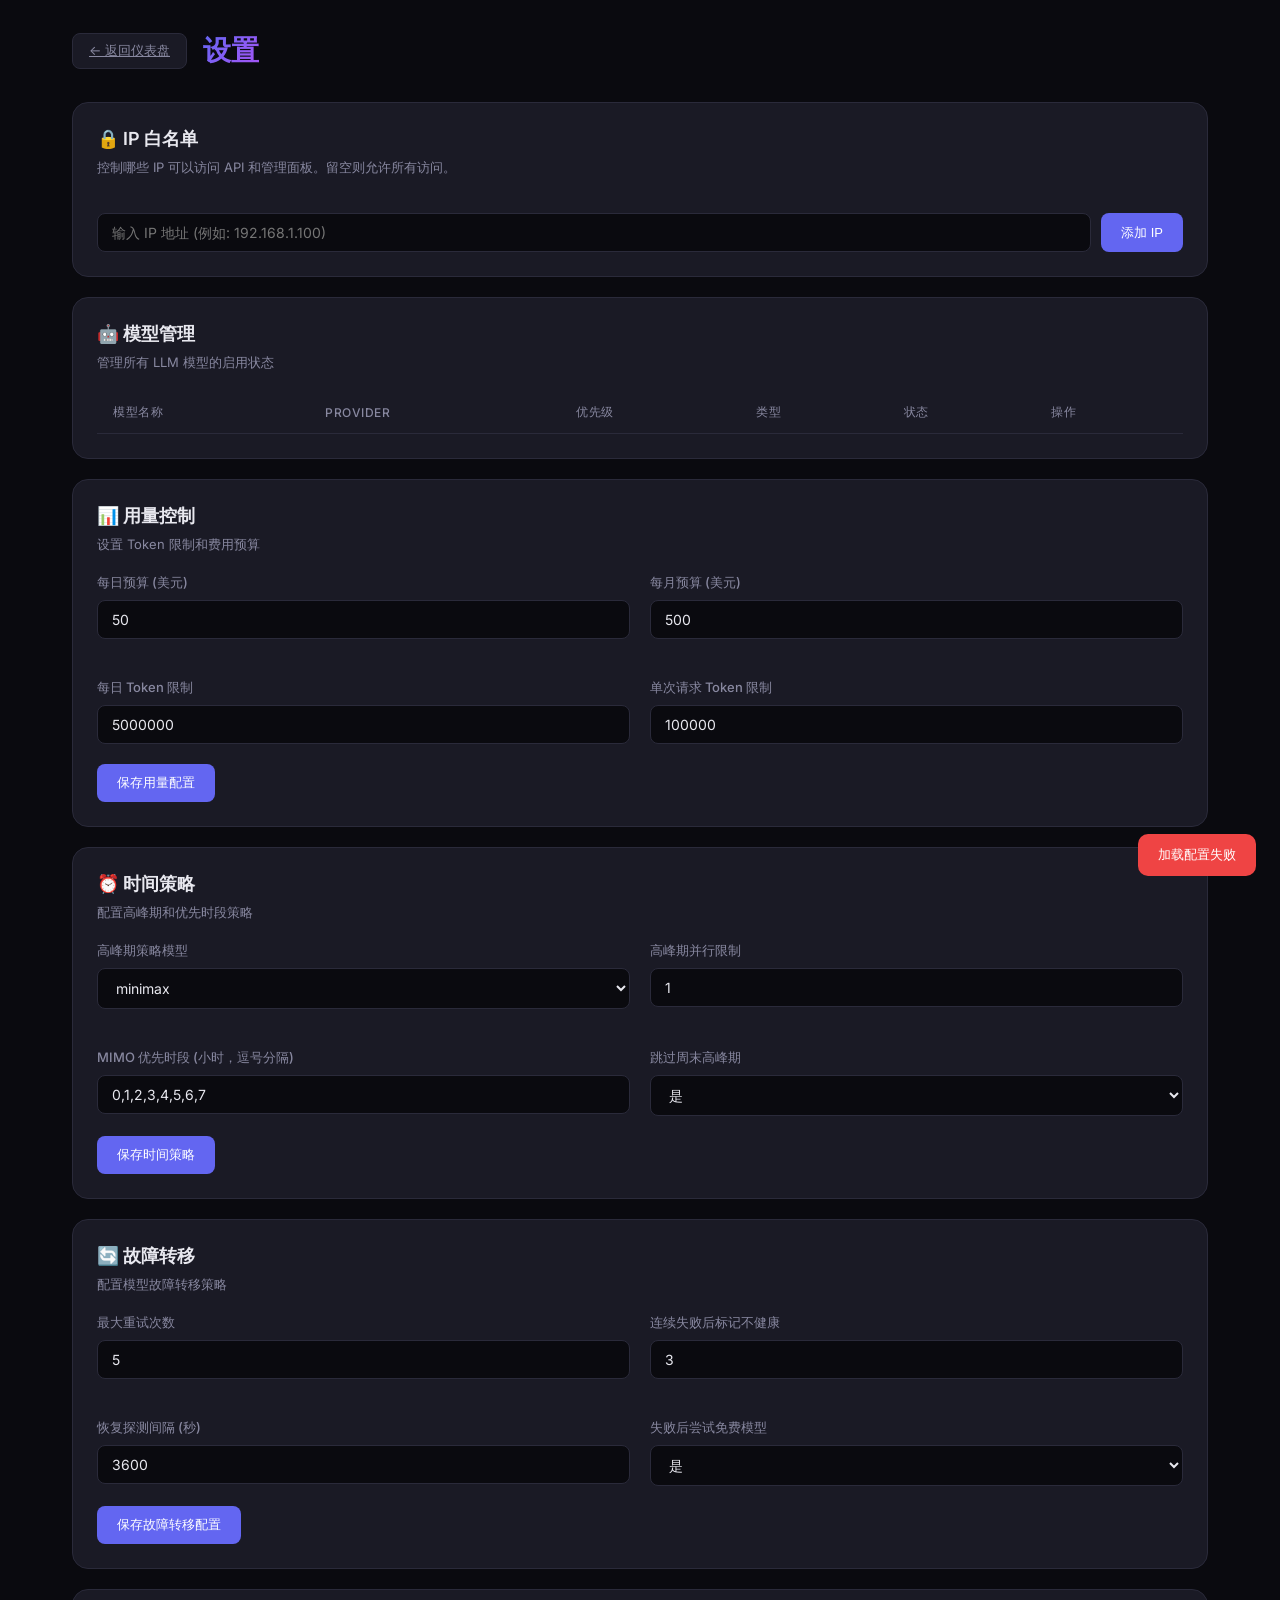
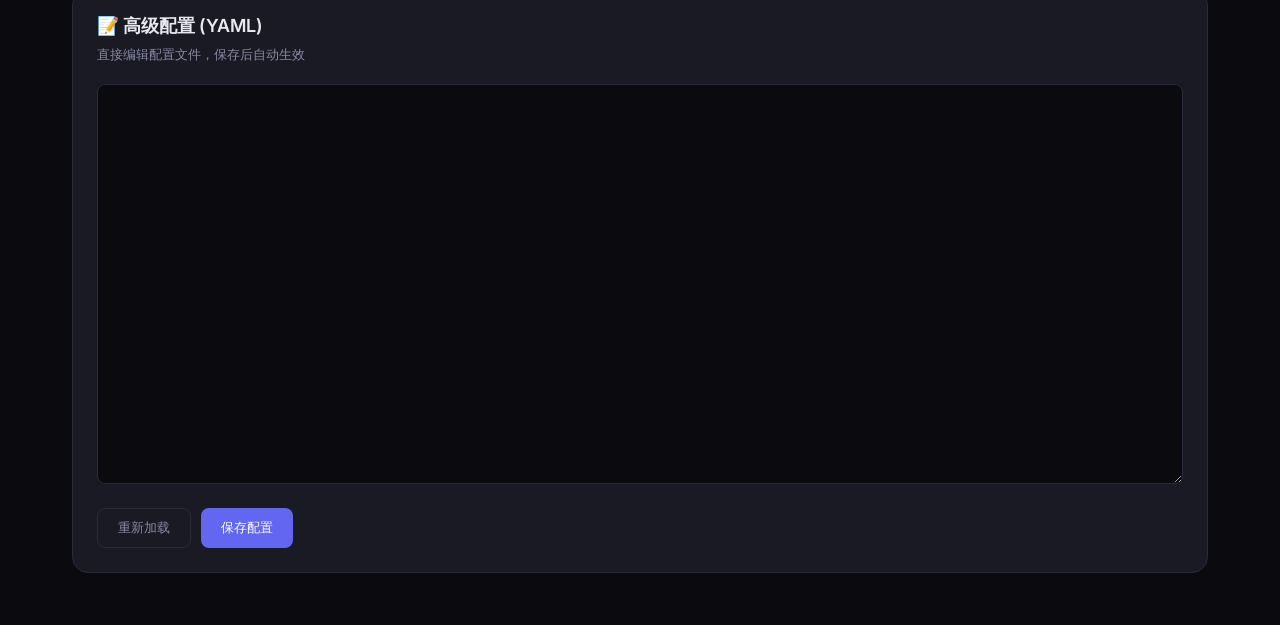
==== static/settings.html @ 3dc4b73c "Initial commit: LLM Proxy - FastAPI-based LLM API proxy server - Multi-model management with load ba" ====
<!DOCTYPE html>
<html lang="zh-CN">
<head>
    <meta charset="UTF-8">
    <meta name="viewport" content="width=device-width, initial-scale=1.0">
    <title>LLM Proxy Hub - 设置</title>
    <link href="https://fonts.googleapis.com/css2?family=Inter:wght@300;400;500;600;700&display=swap" rel="stylesheet">
    <style>
        :root {
            --bg-primary: #0a0a0f;
            --bg-secondary: #12121a;
            --bg-card: #1a1a25;
            --bg-hover: #22222e;
            --border-color: #2a2a3a;
            --text-primary: #e8e8ef;
            --text-secondary: #8888a0;
            --accent-blue: #6366f1;
            --accent-purple: #a855f7;
            --accent-green: #22c55e;
            --accent-yellow: #eab308;
            --accent-red: #ef4444;
            --accent-cyan: #06b6d4;
            --gradient-1: linear-gradient(135deg, #6366f1 0%, #a855f7 100%);
        }
        * { margin: 0; padding: 0; box-sizing: border-box; }
        body { font-family: 'Inter', sans-serif; background: var(--bg-primary); color: var(--text-primary); min-height: 100vh; }
        
        .container { max-width: 1200px; margin: 0 auto; padding: 32px; }
        
        .header {
            display: flex;
            justify-content: space-between;
            align-items: center;
            margin-bottom: 32px;
        }
        .header-left { display: flex; align-items: center; gap: 16px; }
        .back-btn {
            padding: 8px 16px;
            background: var(--bg-card);
            border: 1px solid var(--border-color);
            border-radius: 8px;
            color: var(--text-secondary);
            cursor: pointer;
            font-size: 13px;
            transition: all 0.2s;
        }
        .back-btn:hover { background: var(--bg-hover); color: var(--text-primary); }
        .page-title {
            font-size: 28px;
            font-weight: 700;
            background: var(--gradient-1);
            -webkit-background-clip: text;
            -webkit-text-fill-color: transparent;
        }
        
        .card {
            background: var(--bg-card);
            border: 1px solid var(--border-color);
            border-radius: 16px;
            padding: 24px;
            margin-bottom: 20px;
        }
        .card-title {
            font-size: 18px;
            font-weight: 600;
            margin-bottom: 8px;
        }
        .card-desc {
            font-size: 13px;
            color: var(--text-secondary);
            margin-bottom: 20px;
        }
        
        .form-group { margin-bottom: 20px; }
        .form-label {
            display: block;
            font-size: 13px;
            font-weight: 500;
            color: var(--text-secondary);
            margin-bottom: 8px;
        }
        .form-input, .form-select, .form-textarea {
            width: 100%;
            padding: 10px 14px;
            background: var(--bg-primary);
            border: 1px solid var(--border-color);
            border-radius: 8px;
            color: var(--text-primary);
            font-size: 14px;
            font-family: 'Inter', sans-serif;
            transition: all 0.2s;
        }
        .form-input:focus, .form-select:focus, .form-textarea:focus {
            outline: none;
            border-color: var(--accent-blue);
            box-shadow: 0 0 0 3px rgba(99,102,241,0.1);
        }
        .form-textarea { min-height: 400px; resize: vertical; font-family: 'Monaco', 'Menlo', monospace; font-size: 13px; }
        
        .form-grid {
            display: grid;
            grid-template-columns: repeat(2, 1fr);
            gap: 20px;
        }
        
        .btn {
            padding: 10px 20px;
            border-radius: 8px;
            border: none;
            cursor: pointer;
            font-size: 13px;
            font-weight: 500;
            transition: all 0.2s;
        }
        .btn-primary { background: var(--accent-blue); color: white; }
        .btn-primary:hover { background: #4f46e5; }
        .btn-danger { background: rgba(239,68,68,0.15); color: var(--accent-red); }
        .btn-danger:hover { background: rgba(239,68,68,0.25); }
        .btn-success { background: rgba(34,197,94,0.15); color: var(--accent-green); }
        .btn-success:hover { background: rgba(34,197,94,0.25); }
        .btn-ghost {
            background: transparent;
            color: var(--text-secondary);
            border: 1px solid var(--border-color);
        }
        .btn-ghost:hover { background: var(--bg-hover); color: var(--text-primary); }
        
        .btn-group { display: flex; gap: 10px; margin-top: 20px; }
        
        /* IP List */
        .ip-list { display: flex; flex-wrap: wrap; gap: 10px; margin-bottom: 16px; }
        .ip-tag {
            display: flex;
            align-items: center;
            gap: 8px;
            padding: 8px 14px;
            background: var(--bg-hover);
            border: 1px solid var(--border-color);
            border-radius: 20px;
            font-size: 13px;
        }
        .ip-tag .remove {
            cursor: pointer;
            color: var(--accent-red);
            font-weight: bold;
            width: 16px;
            height: 16px;
            display: flex;
            align-items: center;
            justify-content: center;
            border-radius: 50%;
            transition: all 0.2s;
        }
        .ip-tag .remove:hover { background: rgba(239,68,68,0.2); }
        
        .add-ip-form { display: flex; gap: 10px; }
        .add-ip-form .form-input { flex: 1; }
        
        /* Models Table */
        .models-table {
            width: 100%;
            border-collapse: collapse;
        }
        .models-table th, .models-table td {
            padding: 12px 16px;
            text-align: left;
            border-bottom: 1px solid var(--border-color);
        }
        .models-table th {
            font-size: 12px;
            font-weight: 500;
            color: var(--text-secondary);
            text-transform: uppercase;
            letter-spacing: 0.5px;
        }
        .models-table tr:hover { background: var(--bg-hover); }
        
        .model-name { font-weight: 500; }
        .model-id { font-size: 11px; color: var(--text-secondary); margin-top: 2px; }
        
        .tag {
            padding: 3px 10px;
            border-radius: 20px;
            font-size: 11px;
            font-weight: 500;
        }
        .tag-free { background: rgba(34,197,94,0.15); color: var(--accent-green); }
        .tag-peak { background: rgba(234,179,8,0.15); color: var(--accent-yellow); }
        .tag-paid { background: rgba(99,102,241,0.15); color: var(--accent-blue); }
        .tag-enabled { background: rgba(34,197,94,0.15); color: var(--accent-green); }
        .tag-disabled { background: rgba(239,68,68,0.15); color: var(--accent-red); }
        
        .toggle {
            position: relative;
            width: 44px;
            height: 24px;
            background: var(--border-color);
            border-radius: 12px;
            cursor: pointer;
            transition: all 0.3s;
        }
        .toggle.active { background: var(--accent-green); }
        .toggle::after {
            content: '';
            position: absolute;
            top: 3px;
            left: 3px;
            width: 18px;
            height: 18px;
            background: white;
            border-radius: 50%;
            transition: transform 0.3s;
        }
        .toggle.active::after { transform: translateX(20px); }
        
        /* Toast */
        .toast {
            position: fixed;
            bottom: 24px;
            right: 24px;
            padding: 12px 20px;
            border-radius: 10px;
            font-size: 13px;
            font-weight: 500;
            transform: translateY(100px);
            opacity: 0;
            transition: all 0.3s;
            z-index: 1000;
        }
        .toast.show { transform: translateY(0); opacity: 1; }
        .toast.success { background: var(--accent-green); color: white; }
        .toast.error { background: var(--accent-red); color: white; }
        
        @media (max-width: 768px) {
            .form-grid { grid-template-columns: 1fr; }
        }
    </style>
</head>
<body>
    <div class="container">
        <div class="header">
            <div class="header-left">
                <a href="/" class="back-btn">← 返回仪表盘</a>
                <div class="page-title">设置</div>
            </div>
        </div>
        
        <!-- IP 白名单 -->
        <div class="card">
            <div class="card-title">🔒 IP 白名单</div>
            <div class="card-desc">控制哪些 IP 可以访问 API 和管理面板。留空则允许所有访问。</div>
            
            <div class="ip-list" id="ipList"></div>
            
            <div class="add-ip-form">
                <input type="text" class="form-input" id="newIp" placeholder="输入 IP 地址 (例如: 192.168.1.100)" />
                <button class="btn btn-primary" onclick="addIp()">添加 IP</button>
            </div>
        </div>
        
        <!-- 模型管理 -->
        <div class="card">
            <div class="card-title">🤖 模型管理</div>
            <div class="card-desc">管理所有 LLM 模型的启用状态</div>
            
            <table class="models-table">
                <thead>
                    <tr>
                        <th>模型名称</th>
                        <th>Provider</th>
                        <th>优先级</th>
                        <th>类型</th>
                        <th>状态</th>
                        <th>操作</th>
                    </tr>
                </thead>
                <tbody id="modelsTableBody"></tbody>
            </table>
        </div>
        
        <!-- 用量控制 -->
        <div class="card">
            <div class="card-title">📊 用量控制</div>
            <div class="card-desc">设置 Token 限制和费用预算</div>
            
            <div class="form-grid">
                <div class="form-group">
                    <label class="form-label">每日预算 (美元)</label>
                    <input type="number" class="form-input" id="dailyBudget" value="50" step="0.1" />
                </div>
                <div class="form-group">
                    <label class="form-label">每月预算 (美元)</label>
                    <input type="number" class="form-input" id="monthlyBudget" value="500" step="1" />
                </div>
                <div class="form-group">
                    <label class="form-label">每日 Token 限制</label>
                    <input type="number" class="form-input" id="maxTokensPerDay" value="5000000" step="100000" />
                </div>
                <div class="form-group">
                    <label class="form-label">单次请求 Token 限制</label>
                    <input type="number" class="form-input" id="maxTokensPerRequest" value="100000" step="1000" />
                </div>
            </div>
            <button class="btn btn-primary" onclick="saveUsageConfig()">保存用量配置</button>
        </div>
        
        <!-- 时间策略 -->
        <div class="card">
            <div class="card-title">⏰ 时间策略</div>
            <div class="card-desc">配置高峰期和优先时段策略</div>
            
            <div class="form-grid">
                <div class="form-group">
                    <label class="form-label">高峰期策略模型</label>
                    <select class="form-select" id="peakStrategy">
                        <option value="minimax">minimax</option>
                        <option value="nvidia-deepseek">nvidia-deepseek</option>
                        <option value="mimo">mimo</option>
                    </select>
                </div>
                <div class="form-group">
                    <label class="form-label">高峰期并行限制</label>
                    <input type="number" class="form-input" id="peakParallelLimit" value="1" min="1" max="10" />
                </div>
                <div class="form-group">
                    <label class="form-label">MIMO 优先时段 (小时，逗号分隔)</label>
                    <input type="text" class="form-input" id="mimoPriorityHours" value="0,1,2,3,4,5,6,7" />
                </div>
                <div class="form-group">
                    <label class="form-label">跳过周末高峰期</label>
                    <select class="form-select" id="peakSkipWeekends">
                        <option value="true">是</option>
                        <option value="false">否</option>
                    </select>
                </div>
            </div>
            <button class="btn btn-primary" onclick="saveScheduleConfig()">保存时间策略</button>
        </div>
        
        <!-- 故障转移 -->
        <div class="card">
            <div class="card-title">🔄 故障转移</div>
            <div class="card-desc">配置模型故障转移策略</div>
            
            <div class="form-grid">
                <div class="form-group">
                    <label class="form-label">最大重试次数</label>
                    <input type="number" class="form-input" id="maxRetries" value="5" min="1" max="10" />
                </div>
                <div class="form-group">
                    <label class="form-label">连续失败后标记不健康</label>
                    <input type="number" class="form-input" id="maxConsecutiveFailures" value="3" min="1" max="10" />
                </div>
                <div class="form-group">
                    <label class="form-label">恢复探测间隔 (秒)</label>
                    <input type="number" class="form-input" id="recoveryTime" value="3600" min="60" step="60" />
                </div>
                <div class="form-group">
                    <label class="form-label">失败后尝试免费模型</label>
                    <select class="form-select" id="fallbackToFree">
                        <option value="true">是</option>
                        <option value="false">否</option>
                    </select>
                </div>
            </div>
            <button class="btn btn-primary" onclick="saveFailoverConfig()">保存故障转移配置</button>
        </div>
        
        <!-- 高级配置 -->
        <div class="card">
            <div class="card-title">📝 高级配置 (YAML)</div>
            <div class="card-desc">直接编辑配置文件，保存后自动生效</div>
            
            <textarea class="form-textarea" id="configEditor"></textarea>
            
            <div class="btn-group">
                <button class="btn btn-ghost" onclick="loadConfig()">重新加载</button>
                <button class="btn btn-primary" onclick="saveConfig()">保存配置</button>
            </div>
        </div>
    </div>
    
    <div class="toast" id="toast"></div>
    
    <script>
        let config = {};
        
        async function loadConfig() {
            try {
                const response = await fetch('/proxy/config');
                config = await response.json();
                document.getElementById('configEditor').value = JSON.stringify(config, null, 2);
                updateIpList();
                updateModelsTable();
                updateFormValues();
                showToast('配置已加载');
            } catch (error) {
                showToast('加载配置失败', true);
            }
        }
        
        async function saveConfig() {
            try {
                const configText = document.getElementById('configEditor').value;
                const newConfig = JSON.parse(configText);
                const response = await fetch('/proxy/config', {
                    method: 'PUT',
                    headers: { 'Content-Type': 'application/json' },
                    body: JSON.stringify(newConfig)
                });
                if (response.ok) {
                    config = newConfig;
                    showToast('配置已保存');
                } else {
                    showToast('保存失败', true);
                }
            } catch (error) {
                showToast('配置格式错误', true);
            }
        }
        
        function updateIpList() {
            const ipList = document.getElementById('ipList');
            const allowedIps = config.server?.allowed_ips || [];
            
            ipList.innerHTML = allowedIps.map(ip => `
                <div class="ip-tag">
                    <span>${ip}</span>
                    <span class="remove" onclick="removeIp('${ip}')">&times;</span>
                </div>
            `).join('');
        }
        
        async function addIp() {
            const input = document.getElementById('newIp');
            const ip = input.value.trim();
            
            if (!ip) {
                showToast('请输入 IP 地址', true);
                return;
            }
            
            try {
                const response = await fetch('/proxy/ip-whitelist/add', {
                    method: 'POST',
                    headers: { 'Content-Type': 'application/json' },
                    body: JSON.stringify({ ip })
                });
                
                if (response.ok) {
                    input.value = '';
                    await loadConfig();
                    showToast(`IP ${ip} 已添加`);
                } else {
                    showToast('添加失败', true);
                }
            } catch (error) {
                showToast('添加失败', true);
            }
        }
        
        async function removeIp(ip) {
            try {
                const response = await fetch('/proxy/ip-whitelist/remove', {
                    method: 'POST',
                    headers: { 'Content-Type': 'application/json' },
                    body: JSON.stringify({ ip })
                });
                
                if (response.ok) {
                    await loadConfig();
                    showToast(`IP ${ip} 已移除`);
                } else {
                    showToast('移除失败', true);
                }
            } catch (error) {
                showToast('移除失败', true);
            }
        }
        
        function updateModelsTable() {
            const tbody = document.getElementById('modelsTableBody');
            const models = config.models?.available || {};
            
            tbody.innerHTML = Object.entries(models).map(([name, model]) => `
                <tr>
                    <td>
                        <div class="model-name">${name}</div>
                        <div class="model-id">${model.model}</div>
                    </td>
                    <td>${model.provider || '-'}</td>
                    <td>${model.priority}</td>
                    <td>${model.free ? '<span class="tag tag-free">免费</span>' : model.peak_only ? '<span class="tag tag-peak">高峰期</span>' : '<span class="tag tag-paid">付费</span>'}</td>
                    <td>${model.enabled !== false ? '<span class="tag tag-enabled">启用</span>' : '<span class="tag tag-disabled">禁用</span>'}</td>
                    <td>
                        <div class="toggle ${model.enabled !== false ? 'active' : ''}" onclick="toggleModel('${name}', ${model.enabled === false})"></div>
                    </td>
                </tr>
            `).join('');
        }
        
        async function toggleModel(name, enable) {
            try {
                const response = await fetch(`/proxy/models/${name}/${enable ? 'enable' : 'disable'}`, { method: 'POST' });
                if (response.ok) {
                    await loadConfig();
                    showToast(`模型 ${name} 已${enable ? '启用' : '禁用'}`);
                } else {
                    showToast('操作失败', true);
                }
            } catch (error) {
                showToast('操作失败', true);
            }
        }
        
        function updateFormValues() {
            const usage = config.usage || {};
            document.getElementById('dailyBudget').value = usage.daily_budget || 50;
            document.getElementById('monthlyBudget').value = usage.monthly_budget || 500;
            document.getElementById('maxTokensPerDay').value = usage.max_tokens_per_day || 5000000;
            document.getElementById('maxTokensPerRequest').value = usage.max_tokens_per_request || 100000;
            
            const schedule = config.schedule || {};
            document.getElementById('peakStrategy').value = schedule.peak_strategy || 'minimax';
            document.getElementById('peakParallelLimit').value = schedule.peak_parallel_limit || 1;
            document.getElementById('mimoPriorityHours').value = (schedule.mimo_priority_hours || [0,1,2,3,4,5,6,7]).join(',');
            document.getElementById('peakSkipWeekends').value = schedule.peak_skip_weekends !== false ? 'true' : 'false';
            
            const failover = config.failover || {};
            document.getElementById('maxRetries').value = failover.max_retries || 5;
            document.getElementById('maxConsecutiveFailures').value = failover.max_consecutive_failures || 3;
            document.getElementById('recoveryTime').value = failover.recovery_time || 3600;
            document.getElementById('fallbackToFree').value = failover.fallback_to_free !== false ? 'true' : 'false';
        }
        
        async function saveUsageConfig() {
            if (!config.usage) config.usage = {};
            config.usage.daily_budget = parseFloat(document.getElementById('dailyBudget').value);
            config.usage.monthly_budget = parseFloat(document.getElementById('monthlyBudget').value);
            config.usage.max_tokens_per_day = parseInt(document.getElementById('maxTokensPerDay').value);
            config.usage.max_tokens_per_request = parseInt(document.getElementById('maxTokensPerRequest').value);
            await saveConfigToServer();
        }
        
        async function saveScheduleConfig() {
            if (!config.schedule) config.schedule = {};
            config.schedule.peak_strategy = document.getElementById('peakStrategy').value;
            config.schedule.peak_parallel_limit = parseInt(document.getElementById('peakParallelLimit').value);
            config.schedule.mimo_priority_hours = document.getElementById('mimoPriorityHours').value.split(',').map(Number);
            config.schedule.peak_skip_weekends = document.getElementById('peakSkipWeekends').value === 'true';
            await saveConfigToServer();
        }
        
        async function saveFailoverConfig() {
            if (!config.failover) config.failover = {};
            config.failover.max_retries = parseInt(document.getElementById('maxRetries').value);
            config.failover.max_consecutive_failures = parseInt(document.getElementById('maxConsecutiveFailures').value);
            config.failover.recovery_time = parseInt(document.getElementById('recoveryTime').value);
            config.failover.fallback_to_free = document.getElementById('fallbackToFree').value === 'true';
            await saveConfigToServer();
        }
        
        async function saveConfigToServer() {
            try {
                const response = await fetch('/proxy/config', {
                    method: 'PUT',
                    headers: { 'Content-Type': 'application/json' },
                    body: JSON.stringify(config)
                });
                
                if (response.ok) {
                    document.getElementById('configEditor').value = JSON.stringify(config, null, 2);
                    showToast('配置已保存');
                } else {
                    showToast('保存失败', true);
                }
            } catch (error) {
                showToast('保存失败', true);
            }
        }
        
        function showToast(message, isError = false) {
            const toast = document.getElementById('toast');
            toast.textContent = message;
            toast.className = `toast show ${isError ? 'error' : 'success'}`;
            setTimeout(() => toast.className = 'toast', 3000);
        }
        
        document.getElementById('newIp').addEventListener('keypress', (e) => {
            if (e.key === 'Enter') addIp();
        });
        
        loadConfig();
    </script>
</body>
</html>
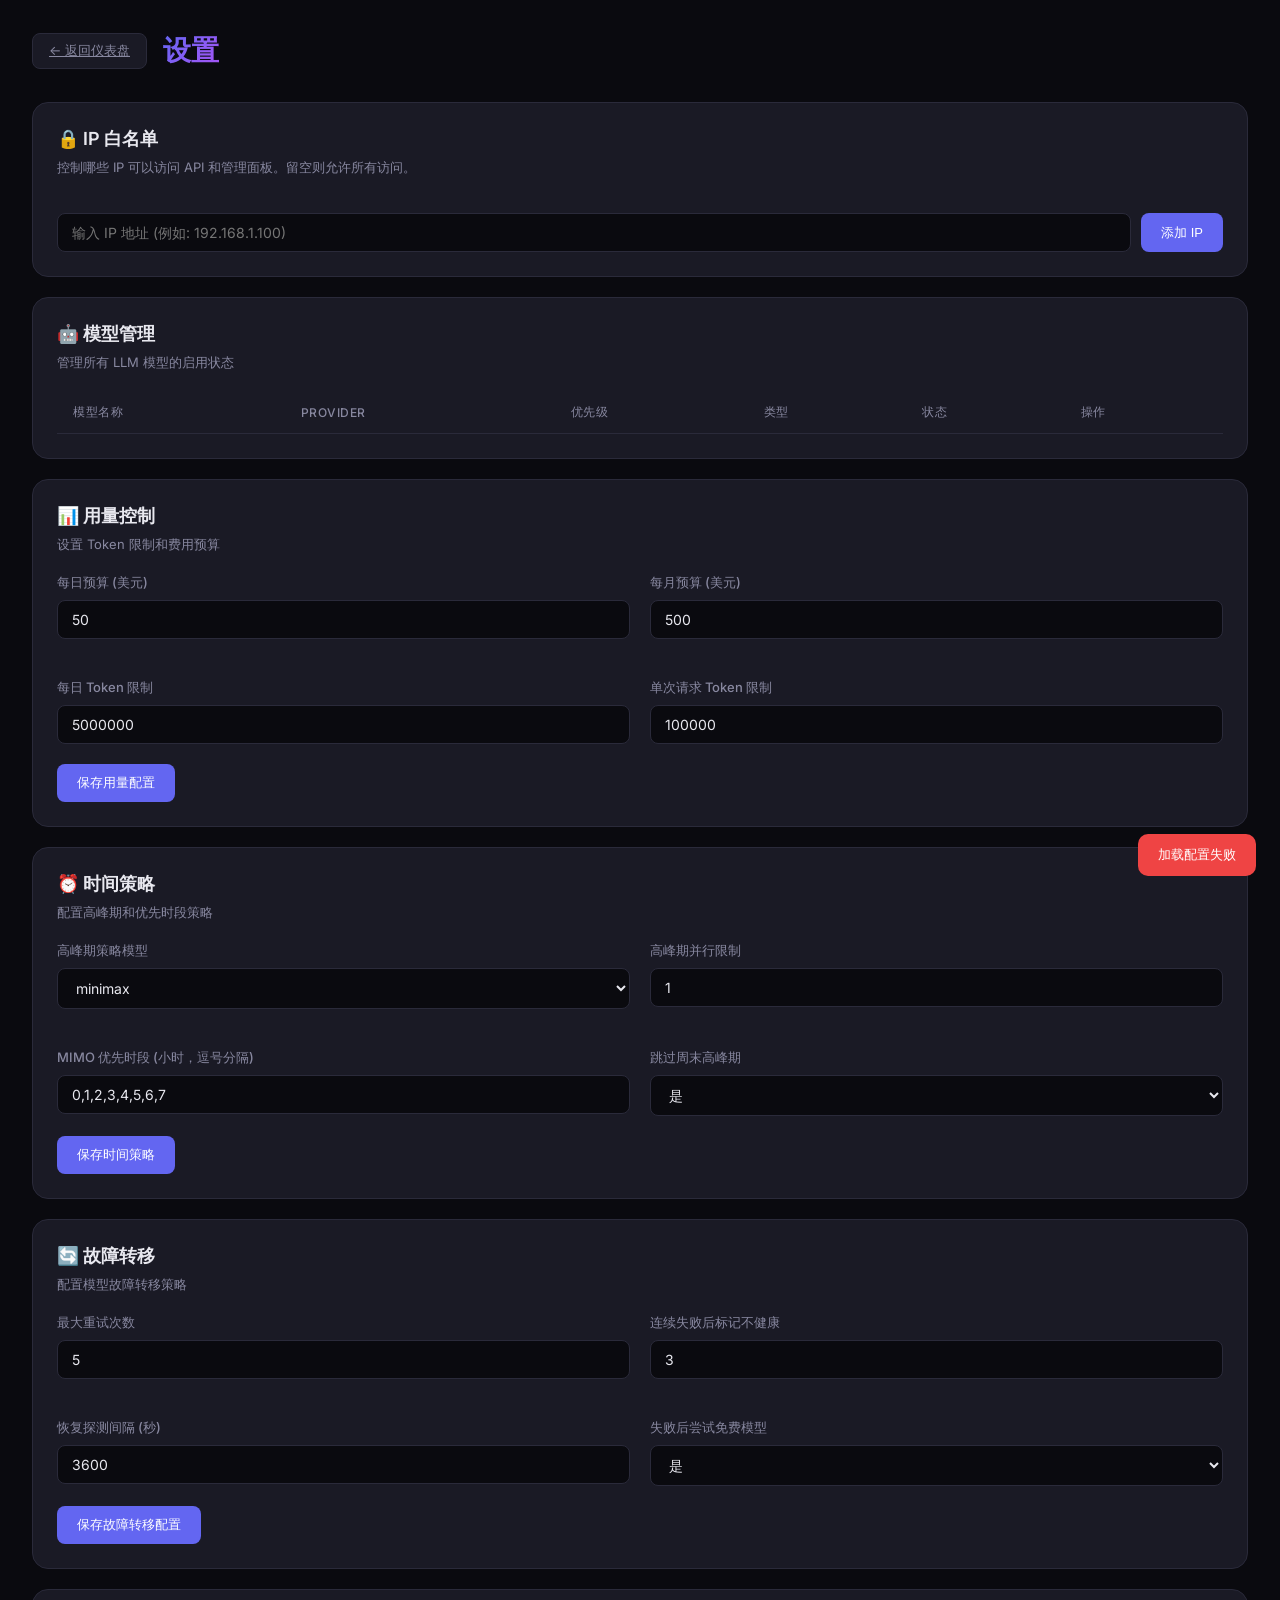
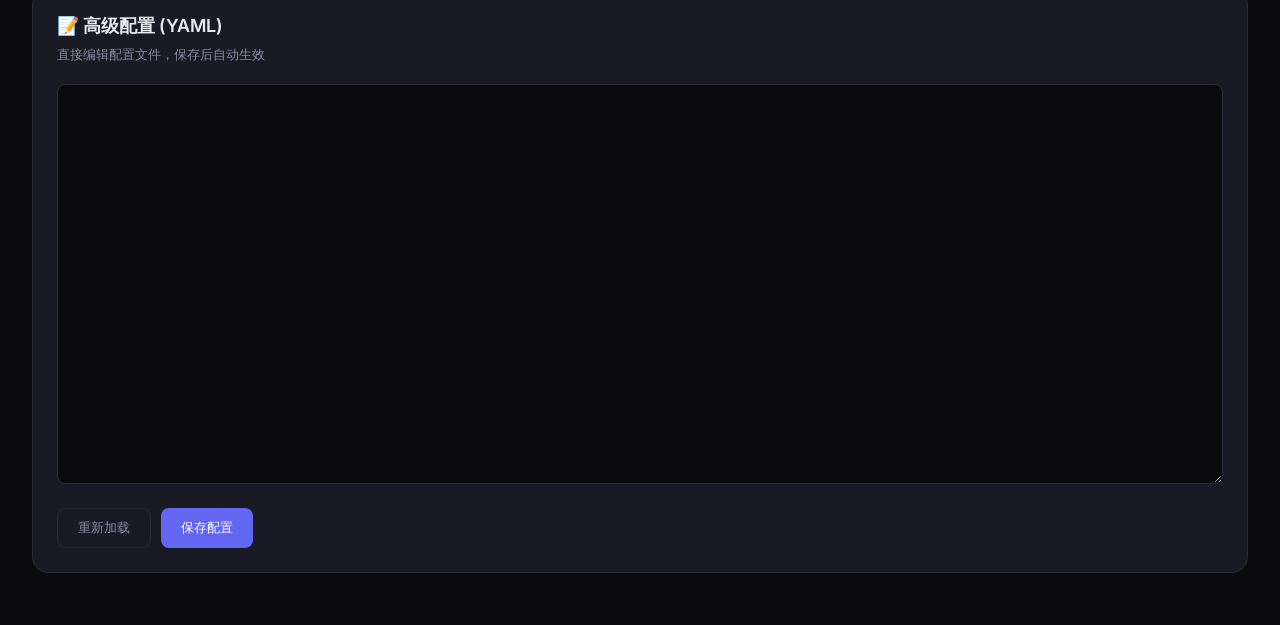
==== commit d7e3d41f: "UI: make container width adaptive" ====
--- a/static/settings.html
+++ b/static/settings.html
@@ -25,7 +25,7 @@
         * { margin: 0; padding: 0; box-sizing: border-box; }
         body { font-family: 'Inter', sans-serif; background: var(--bg-primary); color: var(--text-primary); min-height: 100vh; }
         
-        .container { max-width: 1200px; margin: 0 auto; padding: 32px; }
+        .container { padding: 32px; }
         
         .header {
             display: flex;
